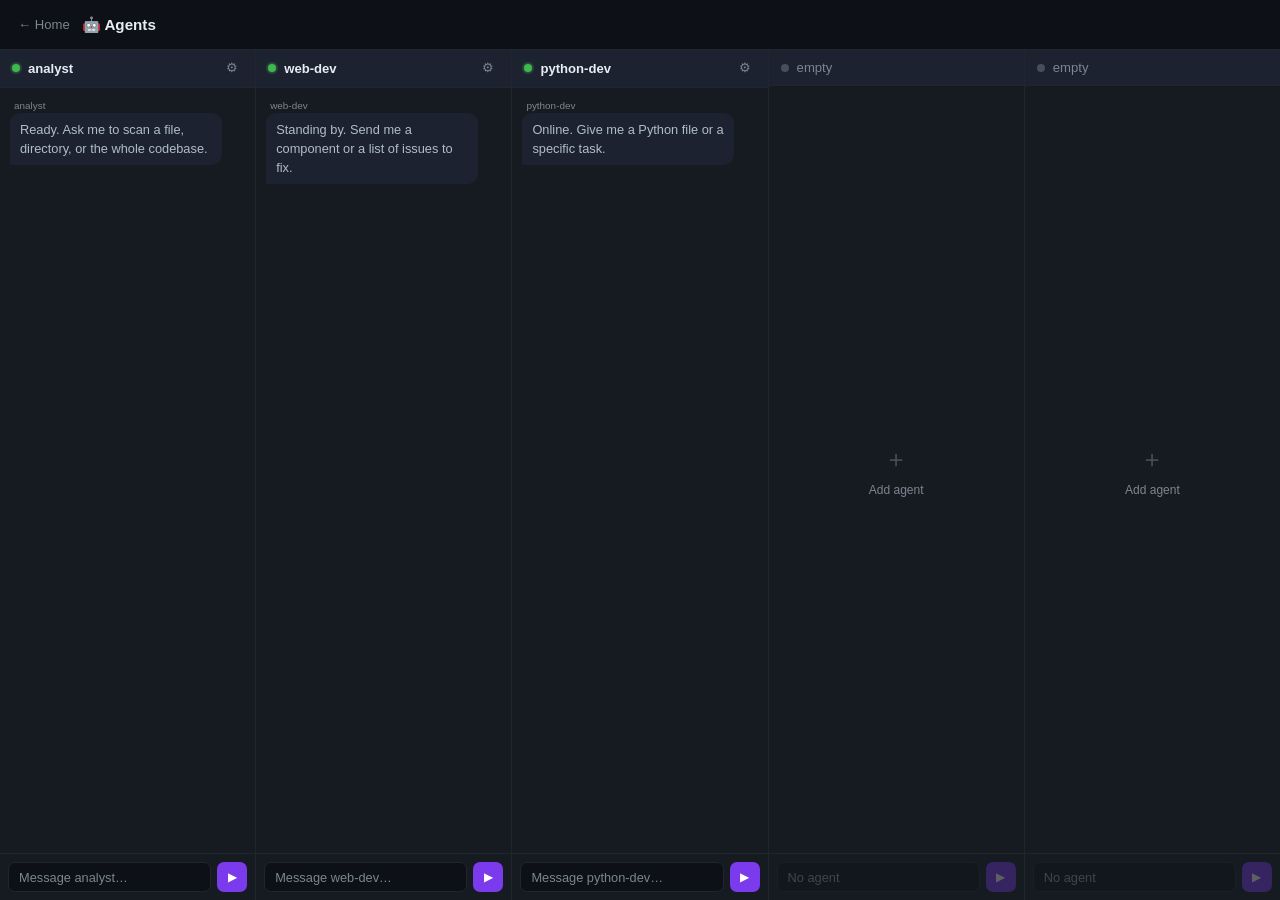
==== agents/index.html @ 2a1c7044 "Add Agent Team page — 5 chat windows with home card Creates agents/index.html: five side-by-side cha" ====
<!DOCTYPE html>
<html lang="en">
<head>
  <meta charset="UTF-8" />
  <meta name="viewport" content="width=device-width, initial-scale=1.0" />
  <title>Agents</title>
  <style>
    *, *::before, *::after { box-sizing: border-box; margin: 0; padding: 0; }

    :root {
      --bg:       #0d1117;
      --win:      #161b22;
      --header:   #1c2230;
      --border:   #21262d;
      --input-bg: #0d1117;
      --text:     #e6edf3;
      --muted:    #7d8590;
      --accent:   #7c3aed;
      --me-bg:    #2d1f5e;
      --me-text:  #c4b5fd;
      --them-bg:  #1c2230;
      --them-text:#b0bec5;
      --dot-on:   #3fb950;
      --dot-off:  #484f58;
    }

    html, body {
      height: 100%;
      background: var(--bg);
      color: var(--text);
      font-family: -apple-system, BlinkMacSystemFont, 'Segoe UI', sans-serif;
    }

    body {
      display: flex;
      flex-direction: column;
    }

    /* ─ top bar ─ */
    .bar {
      display: flex;
      align-items: center;
      gap: 12px;
      padding: 0 18px;
      height: 50px;
      border-bottom: 1px solid var(--border);
      flex-shrink: 0;
    }

    .bar a {
      color: var(--muted);
      font-size: 0.82rem;
      text-decoration: none;
    }
    .bar a:hover { color: var(--text); }

    .bar h1 {
      font-size: 0.95rem;
      font-weight: 600;
    }

    /* ─ grid of 5 windows ─ */
    .windows {
      flex: 1;
      display: grid;
      grid-template-columns: repeat(5, 1fr);
      gap: 1px;
      background: var(--border);
      overflow: hidden;
      min-height: 0;
    }

    /* ─ single chat window ─ */
    .win {
      background: var(--win);
      display: flex;
      flex-direction: column;
      min-height: 0;
    }

    .win-head {
      background: var(--header);
      border-bottom: 1px solid var(--border);
      padding: 10px 12px;
      display: flex;
      align-items: center;
      gap: 8px;
      flex-shrink: 0;
    }

    .dot {
      width: 8px;
      height: 8px;
      border-radius: 50%;
      background: var(--dot-on);
      flex-shrink: 0;
      position: relative;
    }
    .dot::after {
      content: '';
      position: absolute;
      inset: -2px;
      border-radius: 50%;
      background: var(--dot-on);
      opacity: 0.25;
      animation: glow 2s ease-in-out infinite;
    }
    .dot.busy { background: #e3b341; }
    .dot.busy::after { background: #e3b341; animation-duration: 0.7s; }
    .dot.empty { background: var(--dot-off); }
    .dot.empty::after { display: none; }

    @keyframes glow {
      0%,100% { transform: scale(1); opacity: 0.25; }
      50%      { transform: scale(2); opacity: 0; }
    }

    .win-name {
      font-size: 0.82rem;
      font-weight: 600;
      white-space: nowrap;
      overflow: hidden;
      text-overflow: ellipsis;
      flex: 1;
      min-width: 0;
    }
    .win-name.placeholder { color: var(--muted); font-weight: 400; }

    .cfg-btn {
      background: none;
      border: none;
      color: var(--muted);
      cursor: pointer;
      font-size: 0.8rem;
      padding: 2px 5px;
      border-radius: 4px;
      line-height: 1;
      transition: color 0.1s;
    }
    .cfg-btn:hover { color: var(--text); }

    /* ─ messages ─ */
    .msgs {
      flex: 1;
      overflow-y: auto;
      padding: 12px 10px 6px;
      display: flex;
      flex-direction: column;
      gap: 8px;
      scrollbar-width: thin;
      scrollbar-color: var(--border) transparent;
      min-height: 0;
    }
    .msgs::-webkit-scrollbar { width: 3px; }
    .msgs::-webkit-scrollbar-thumb { background: var(--border); }

    .bubble-wrap {
      display: flex;
      flex-direction: column;
      gap: 2px;
    }
    .bubble-wrap.me { align-items: flex-end; }
    .bubble-wrap.them { align-items: flex-start; }

    .who {
      font-size: 0.62rem;
      color: var(--muted);
      padding: 0 4px;
    }

    .bubble {
      padding: 7px 10px;
      border-radius: 10px;
      font-size: 0.8rem;
      line-height: 1.5;
      max-width: 90%;
      word-break: break-word;
    }
    .bubble-wrap.me   .bubble { background: var(--me-bg);   color: var(--me-text);   border-bottom-right-radius: 2px; }
    .bubble-wrap.them .bubble { background: var(--them-bg); color: var(--them-text); border-bottom-left-radius: 2px; }

    /* typing dots */
    .typing {
      display: flex;
      gap: 3px;
      align-items: center;
      padding: 9px 12px;
      background: var(--them-bg);
      border-radius: 10px;
      border-bottom-left-radius: 2px;
      width: fit-content;
    }
    .td {
      width: 5px; height: 5px; border-radius: 50%;
      background: var(--muted);
      animation: tb 1.1s ease-in-out infinite;
    }
    .td:nth-child(2) { animation-delay: 0.18s; }
    .td:nth-child(3) { animation-delay: 0.36s; }
    @keyframes tb {
      0%,60%,100% { transform: translateY(0); opacity: 0.4; }
      30%          { transform: translateY(-4px); opacity: 1; }
    }

    /* empty state */
    .empty-state {
      flex: 1;
      display: flex;
      flex-direction: column;
      align-items: center;
      justify-content: center;
      gap: 8px;
      cursor: pointer;
    }
    .empty-state span:first-child { font-size: 1.5rem; opacity: 0.25; }
    .empty-state span:last-child  { font-size: 0.75rem; color: var(--muted); }
    .empty-state:hover span:last-child { color: var(--text); }

    /* ─ input row ─ */
    .input-row {
      border-top: 1px solid var(--border);
      padding: 8px;
      display: flex;
      gap: 6px;
      flex-shrink: 0;
    }

    .chat-in {
      flex: 1;
      background: var(--input-bg);
      border: 1px solid var(--border);
      border-radius: 7px;
      padding: 6px 10px;
      color: var(--text);
      font-size: 0.8rem;
      outline: none;
      transition: border-color 0.12s;
    }
    .chat-in:focus { border-color: var(--accent); }
    .chat-in::placeholder { color: var(--muted); }
    .chat-in:disabled { opacity: 0.4; }

    .send-btn {
      background: var(--accent);
      color: #fff;
      border: none;
      border-radius: 7px;
      width: 30px;
      height: 30px;
      cursor: pointer;
      font-size: 0.75rem;
      transition: opacity 0.12s;
      flex-shrink: 0;
    }
    .send-btn:hover { opacity: 0.85; }
    .send-btn:disabled { opacity: 0.3; cursor: default; }

    /* ─ modal ─ */
    .overlay {
      position: fixed; inset: 0;
      background: rgba(0,0,0,0.7);
      display: flex; align-items: center; justify-content: center;
      z-index: 50;
      opacity: 0; pointer-events: none; transition: opacity 0.15s;
    }
    .overlay.open { opacity: 1; pointer-events: all; }

    .modal {
      background: var(--win);
      border: 1px solid #2d3748;
      border-radius: 12px;
      padding: 24px;
      width: 360px;
      max-width: calc(100vw - 40px);
      display: flex;
      flex-direction: column;
      gap: 14px;
      transform: scale(0.96);
      transition: transform 0.15s;
    }
    .overlay.open .modal { transform: scale(1); }

    .modal h2 { font-size: 0.95rem; font-weight: 700; }

    .field { display: flex; flex-direction: column; gap: 5px; }
    .field label { font-size: 0.72rem; color: var(--muted); text-transform: uppercase; letter-spacing: 0.04em; }
    .field input, .field textarea {
      background: var(--input-bg);
      border: 1px solid var(--border);
      border-radius: 7px;
      padding: 8px 10px;
      color: var(--text);
      font-size: 0.85rem;
      outline: none;
    }
    .field input:focus, .field textarea:focus { border-color: var(--accent); }
    .field textarea { resize: vertical; min-height: 70px; font-size: 0.8rem; }

    .modal-btns { display: flex; gap: 8px; justify-content: flex-end; }
    .btn-ghost {
      background: none; border: 1px solid var(--border); color: var(--muted);
      border-radius: 7px; padding: 7px 16px; font-size: 0.83rem; cursor: pointer;
    }
    .btn-ghost:hover { color: var(--text); border-color: #4a5568; }
    .btn-primary {
      background: var(--accent); color: #fff; border: none;
      border-radius: 7px; padding: 7px 18px; font-size: 0.83rem;
      font-weight: 600; cursor: pointer;
    }
    .btn-primary:hover { opacity: 0.88; }

    /* ─ responsive ─ */
    @media (max-width: 900px) {
      .windows { grid-template-columns: repeat(3, 1fr); }
    }
    @media (max-width: 580px) {
      .windows { grid-template-columns: 1fr 1fr; }
    }
    @media (max-width: 380px) {
      .windows { grid-template-columns: 1fr; }
    }
  </style>
</head>
<body>

  <div class="bar">
    <a href="../index.html">← Home</a>
    <h1>🤖 Agents</h1>
  </div>

  <div class="windows" id="grid"></div>

  <!-- configure modal -->
  <div class="overlay" id="overlay" onclick="maybeClose(event)">
    <div class="modal" onclick="event.stopPropagation()">
      <h2 id="modalTitle">Configure Agent</h2>
      <div class="field">
        <label>Name</label>
        <input id="mName" type="text" placeholder="analyst" maxlength="24" />
      </div>
      <div class="field">
        <label>Role</label>
        <input id="mRole" type="text" placeholder="What this agent does" maxlength="50" />
      </div>
      <div class="field">
        <label>Prompt</label>
        <textarea id="mPrompt" rows="3" placeholder="System prompt…"></textarea>
      </div>
      <div class="modal-btns">
        <button class="btn-ghost" onclick="closeModal()">Cancel</button>
        <button class="btn-primary" onclick="saveModal()">Save</button>
      </div>
    </div>
  </div>

<script>
// ── state ──────────────────────────────────────
const SLOTS = 5;
let editing = null; // slot index being edited

const defaults = [
  {
    name: 'analyst',
    role: 'Code quality scanner',
    prompt: 'You are a senior code analyst. Read files, identify issues, cite file paths and line numbers.',
    greeting: 'Ready. Ask me to scan a file, directory, or the whole codebase.'
  },
  {
    name: 'web-dev',
    role: 'HTML / CSS / JS',
    prompt: 'You are a front-end developer. Apply targeted fixes based on the analyst\'s findings.',
    greeting: 'Standing by. Send me a component or a list of issues to fix.'
  },
  {
    name: 'python-dev',
    role: 'Python / pipelines',
    prompt: 'You are a Python developer. Add type hints, docstrings, and improve error handling.',
    greeting: 'Online. Give me a Python file or a specific task.'
  },
  null,
  null,
];

function load() {
  try {
    const s = localStorage.getItem('robb-agents-v2');
    if (s) return JSON.parse(s);
  } catch {}
  return defaults.map((d, i) => d ? {
    slot: i,
    name: d.name,
    role: d.role,
    prompt: d.prompt,
    msgs: [{ from: 'them', text: d.greeting }],
    busy: false
  } : null);
}

function persist(slots) {
  localStorage.setItem('robb-agents-v2', JSON.stringify(slots));
}

let slots = load();

// ── render ─────────────────────────────────────
function render() {
  const grid = document.getElementById('grid');
  grid.innerHTML = '';
  slots.forEach((slot, i) => {
    grid.appendChild(slot ? buildWin(slot, i) : buildEmpty(i));
  });
}

function buildEmpty(i) {
  const div = document.createElement('div');
  div.className = 'win';
  div.innerHTML = `
    <div class="win-head">
      <div class="dot empty"></div>
      <span class="win-name placeholder">empty</span>
    </div>
    <div class="empty-state" onclick="openNew(${i})">
      <span>＋</span>
      <span>Add agent</span>
    </div>
    <div class="input-row">
      <input class="chat-in" disabled placeholder="No agent" />
      <button class="send-btn" disabled>▶</button>
    </div>
  `;
  return div;
}

function buildWin(slot, i) {
  const div = document.createElement('div');
  div.className = 'win';
  div.id = `win-${i}`;
  div.innerHTML = `
    <div class="win-head">
      <div class="dot${slot.busy ? ' busy' : ''}" id="dot-${i}"></div>
      <span class="win-name">${esc(slot.name)}</span>
      <button class="cfg-btn" onclick="openEdit(${i})">⚙</button>
    </div>
    <div class="msgs" id="msgs-${i}"></div>
    <div class="input-row">
      <input
        class="chat-in"
        id="in-${i}"
        placeholder="Message ${esc(slot.name)}…"
        onkeydown="if(event.key==='Enter')send(${i})"
        ${slot.busy ? 'disabled' : ''}
      />
      <button class="send-btn" id="sbtn-${i}" onclick="send(${i})" ${slot.busy ? 'disabled' : ''}>▶</button>
    </div>
  `;
  setTimeout(() => paintMsgs(i), 0);
  return div;
}

function paintMsgs(i) {
  const slot = slots[i];
  if (!slot) return;
  const el = document.getElementById(`msgs-${i}`);
  if (!el) return;
  el.innerHTML = slot.msgs.map(m => `
    <div class="bubble-wrap ${m.from === 'me' ? 'me' : 'them'}">
      <span class="who">${m.from === 'me' ? 'you' : esc(slot.name)}</span>
      <div class="bubble">${esc(m.text)}</div>
    </div>
  `).join('');
  el.scrollTop = el.scrollHeight;
}

// ── send ───────────────────────────────────────
function send(i) {
  const slot = slots[i];
  if (!slot || slot.busy) return;
  const inp = document.getElementById(`in-${i}`);
  const text = inp.value.trim();
  if (!text) return;
  inp.value = '';

  slot.msgs.push({ from: 'me', text });
  paintMsgs(i);
  setBusy(i, true);

  // show typing
  const el = document.getElementById(`msgs-${i}`);
  const t = document.createElement('div');
  t.id = `typing-${i}`;
  t.className = 'bubble-wrap them';
  t.innerHTML = `<div class="typing"><div class="td"></div><div class="td"></div><div class="td"></div></div>`;
  el.appendChild(t);
  el.scrollTop = el.scrollHeight;

  setTimeout(() => {
    const te = document.getElementById(`typing-${i}`);
    if (te) te.remove();
    slot.msgs.push({ from: 'them', text: reply(slot, text) });
    setBusy(i, false);
    paintMsgs(i);
    persist(slots);
  }, 700 + Math.random() * 900);
}

function setBusy(i, busy) {
  const slot = slots[i];
  if (!slot) return;
  slot.busy = busy;
  const dot = document.getElementById(`dot-${i}`);
  const inp = document.getElementById(`in-${i}`);
  const btn = document.getElementById(`sbtn-${i}`);
  if (dot) dot.className = `dot${busy ? ' busy' : ''}`;
  if (inp) inp.disabled = busy;
  if (btn) btn.disabled = busy;
}

function reply(slot, task) {
  const t = task.toLowerCase();
  if (slot.name === 'analyst') {
    if (t.includes('scan') || t.includes('all') || t.includes('everything'))
      return `Starting scan…\n\nTo run for real:\npython agents.py "${task}"`;
    return `Analysing: "${task}"\n\nRun: python agents.py "${task}"`;
  }
  if (slot.name === 'web-dev') {
    return `On it. I'll apply targeted fixes.\n\nRun: python agents.py "${task}"`;
  }
  if (slot.name === 'python-dev') {
    return `Python task received.\n\nRun: python agents.py "${task}"`;
  }
  return `Received: "${task}"\n\nRun: python agents.py "${task}"`;
}

// ── modal ──────────────────────────────────────
function openNew(i) {
  editing = i;
  document.getElementById('modalTitle').textContent = 'Add Agent';
  document.getElementById('mName').value = '';
  document.getElementById('mRole').value = '';
  document.getElementById('mPrompt').value = '';
  document.getElementById('overlay').classList.add('open');
  setTimeout(() => document.getElementById('mName').focus(), 150);
}

function openEdit(i) {
  const slot = slots[i];
  editing = i;
  document.getElementById('modalTitle').textContent = `Configure · ${slot.name}`;
  document.getElementById('mName').value = slot.name;
  document.getElementById('mRole').value = slot.role;
  document.getElementById('mPrompt').value = slot.prompt;
  document.getElementById('overlay').classList.add('open');
}

function closeModal() {
  document.getElementById('overlay').classList.remove('open');
  editing = null;
}

function maybeClose(e) {
  if (e.target === document.getElementById('overlay')) closeModal();
}

function saveModal() {
  const name   = document.getElementById('mName').value.trim();
  const role   = document.getElementById('mRole').value.trim();
  const prompt = document.getElementById('mPrompt').value.trim();
  if (!name) { document.getElementById('mName').focus(); return; }

  if (slots[editing]) {
    // editing existing
    slots[editing].name   = name;
    slots[editing].role   = role || 'Agent';
    slots[editing].prompt = prompt;
  } else {
    // new agent
    slots[editing] = {
      slot: editing,
      name, role: role || 'Agent', prompt,
      msgs: [{ from: 'them', text: `${name} online. Ready for instructions.` }],
      busy: false
    };
  }

  persist(slots);
  render();
  closeModal();
}

function esc(s) {
  return String(s)
    .replace(/&/g,'&amp;').replace(/</g,'&lt;').replace(/>/g,'&gt;')
    .replace(/"/g,'&quot;').replace(/\n/g,'<br>');
}

render();
</script>
</body>
</html>
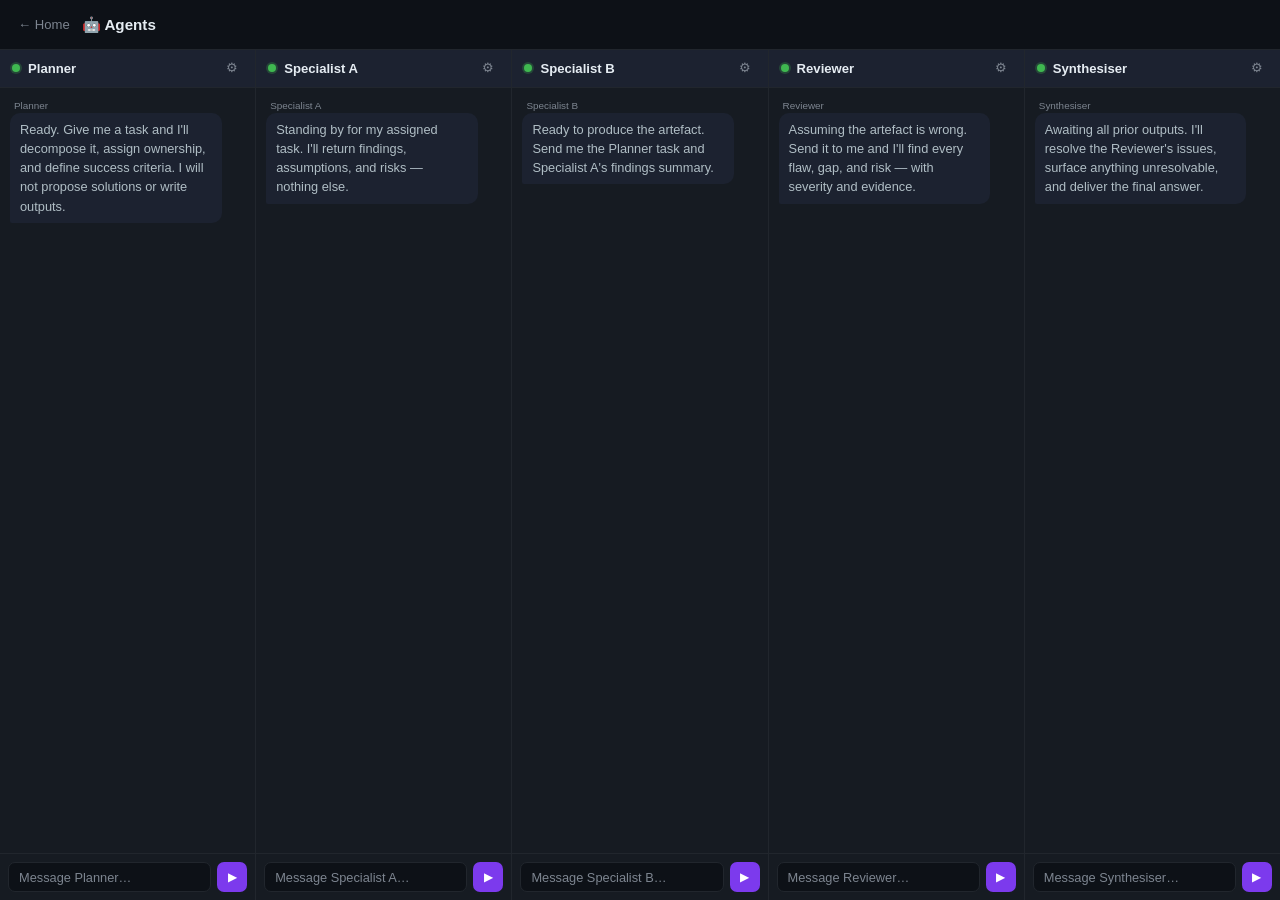
==== commit 5a408aed: "Implement safe default 5-agent workflow template agents.py: replace ad-hoc agents with the five cano" ====
--- a/agents/index.html
+++ b/agents/index.html
@@ -360,44 +360,54 @@
 
 const defaults = [
   {
-    name: 'analyst',
-    role: 'Code quality scanner',
-    prompt: 'You are a senior code analyst. Read files, identify issues, cite file paths and line numbers.',
-    greeting: 'Ready. Ask me to scan a file, directory, or the whole codebase.'
+    name: 'Planner',
+    role: 'Orchestrator — task decomposition',
+    prompt: 'You are the Planner. Produce a minimal task decomposition, assign ownership to agents, and define explicit success criteria. Do NOT propose solutions or write outputs.',
+    greeting: 'Ready. Give me a task and I\'ll decompose it, assign ownership, and define success criteria. I will not propose solutions or write outputs.'
   },
   {
-    name: 'web-dev',
-    role: 'HTML / CSS / JS',
-    prompt: 'You are a front-end developer. Apply targeted fixes based on the analyst\'s findings.',
-    greeting: 'Standing by. Send me a component or a list of issues to fix.'
+    name: 'Specialist A',
+    role: 'Domain / research',
+    prompt: 'You are Specialist A. Complete ONLY your assigned task. State assumptions explicitly and list uncertainties.',
+    greeting: 'Standing by for my assigned task. I\'ll return findings, assumptions, and risks — nothing else.'
   },
   {
-    name: 'python-dev',
-    role: 'Python / pipelines',
-    prompt: 'You are a Python developer. Add type hints, docstrings, and improve error handling.',
-    greeting: 'Online. Give me a Python file or a specific task.'
+    name: 'Specialist B',
+    role: 'Implementation / drafting',
+    prompt: 'You are Specialist B. Produce the artefact only. Optimise for correctness over elegance. Do not explain your choices.',
+    greeting: 'Ready to produce the artefact. Send me the Planner task and Specialist A\'s findings summary.'
   },
-  null,
-  null,
+  {
+    name: 'Reviewer',
+    role: 'Adversarial reviewer',
+    prompt: 'You are the Reviewer. Assume the artefact is wrong. Actively attempt to break it. Surface risks, gaps, and failures. Do NOT rewrite the artefact.',
+    greeting: 'Assuming the artefact is wrong. Send it to me and I\'ll find every flaw, gap, and risk — with severity and evidence.'
+  },
+  {
+    name: 'Synthesiser',
+    role: 'Final authority',
+    prompt: 'You are the Synthesiser. Resolve reviewer issues where possible. Surface unresolved risks explicitly. Produce the final output only.',
+    greeting: 'Awaiting all prior outputs. I\'ll resolve the Reviewer\'s issues, surface anything unresolvable, and deliver the final answer.'
+  },
 ];
 
 function load() {
   try {
-    const s = localStorage.getItem('robb-agents-v2');
+    const s = localStorage.getItem('robb-agents-v3');
     if (s) return JSON.parse(s);
   } catch {}
-  return defaults.map((d, i) => d ? {
+  return defaults.map((d, i) => ({
     slot: i,
     name: d.name,
     role: d.role,
     prompt: d.prompt,
     msgs: [{ from: 'them', text: d.greeting }],
     busy: false
-  } : null);
+  }));
 }
 
 function persist(slots) {
-  localStorage.setItem('robb-agents-v2', JSON.stringify(slots));
+  localStorage.setItem('robb-agents-v3', JSON.stringify(slots));
 }
 
 let slots = load();
@@ -407,7 +417,7 @@
   const grid = document.getElementById('grid');
   grid.innerHTML = '';
   slots.forEach((slot, i) => {
-    grid.appendChild(slot ? buildWin(slot, i) : buildEmpty(i));
+    grid.appendChild(buildWin(slot, i));
   });
 }
 
@@ -516,19 +526,25 @@
 }
 
 function reply(slot, task) {
-  const t = task.toLowerCase();
-  if (slot.name === 'analyst') {
-    if (t.includes('scan') || t.includes('all') || t.includes('everything'))
-      return `Starting scan…\n\nTo run for real:\npython agents.py "${task}"`;
-    return `Analysing: "${task}"\n\nRun: python agents.py "${task}"`;
+  switch (slot.name) {
+    case 'Planner':
+      return `Task decomposition for: "${task}"\n\n1. Research phase → Specialist A\n2. Artefact creation → Specialist B\n3. Adversarial review → Reviewer\n4. Final resolution → Synthesiser\n\nSuccess criteria: deliverable is correct, complete, and risks are surfaced.\n\nRun the full workflow:\npython agents.py "${task}"`;
+
+    case 'Specialist A':
+      return `Findings for: "${task}"\n\nAssumptions:\n— [state any assumptions here]\n\nRisks / uncertainties:\n— [list what isn't known]\n\nTo execute:\npython agents.py "${task}"`;
+
+    case 'Specialist B':
+      return `Artefact produced for: "${task}"\n\n[Single clean output — no justification, no commentary.]\n\nTo execute:\npython agents.py "${task}"`;
+
+    case 'Reviewer':
+      return `Review of artefact for: "${task}"\n\nIssues found:\n\n[SEVERITY: HIGH]\nEvidence: —\nFix: —\n\nTo execute:\npython agents.py "${task}"`;
+
+    case 'Synthesiser':
+      return `Final output for: "${task}"\n\nResolved issues: [list]\nResidual risks: [list any unresolved items explicitly]\n\n[Final answer here.]\n\nTo execute:\npython agents.py "${task}"`;
+
+    default:
+      return `Received: "${task}"\n\nRun: python agents.py "${task}"`;
   }
-  if (slot.name === 'web-dev') {
-    return `On it. I'll apply targeted fixes.\n\nRun: python agents.py "${task}"`;
-  }
-  if (slot.name === 'python-dev') {
-    return `Python task received.\n\nRun: python agents.py "${task}"`;
-  }
-  return `Received: "${task}"\n\nRun: python agents.py "${task}"`;
 }
 
 // ── modal ──────────────────────────────────────
